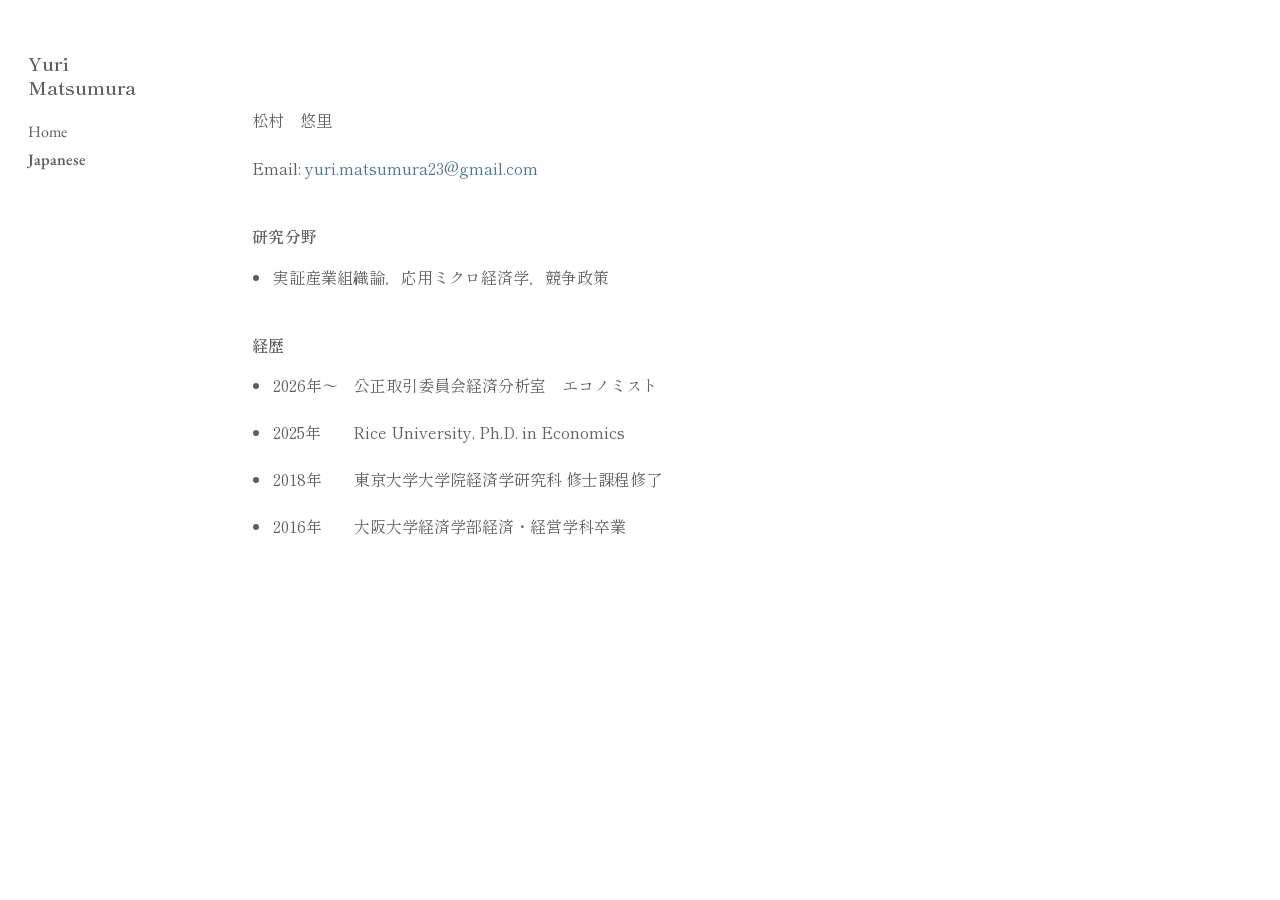
==== japanese/index.html @ 9ca17e4f "update" ====
<!doctype html>
<html lang="ja">
<head>
  <meta charset="utf-8">
  <meta name="viewport" content="width=device-width, initial-scale=1">
  <meta name="description" content="Yuri Matsumura">
  <title>Yuri Matsumura</title>
  <link rel="preconnect" href="https://fonts.googleapis.com">
  <link rel="preconnect" href="https://fonts.gstatic.com" crossorigin>
  <link href="https://fonts.googleapis.com/css2?family=EB+Garamond:ital,wght@0,400;0,500;0,600;1,400;1,500&family=Shippori+Mincho:wght@400;500;600&display=swap" rel="stylesheet">
  <link rel="stylesheet" href="/assets/css/style.css?v=20260627-05">
</head>
<body>
  <aside class="site-sidebar" aria-label="Site navigation">
    <a class="site-name" href="/">Yuri Matsumura</a>
    <nav class="site-nav" aria-label="Primary navigation">
      <a href="/">Home</a>
      <a href="/japanese/" aria-current="page">Japanese</a>
    </nav>
  </aside>

  <main class="container content">
    <p>松村　悠里</p>

    <p>Email: <a href="mailto:yuri.matsumura23@gmail.com">yuri.matsumura23@gmail.com</a></p>

    <section aria-labelledby="fields">
      <h2 id="fields">研究分野</h2>
      <ul>
        <li>実証産業組織論，応用ミクロ経済学，競争政策 </li>
      </ul>
    </section>

    <section aria-labelledby="education">
      <h2 id="education">経歴</h2>
      <ul>
        <li>2026年〜　公正取引委員会経済分析室　エコノミスト</li>
        <li>2025年　　Rice University, Ph.D. in Economics</li>
        <li>2018年　　東京大学大学院経済学研究科 修士課程修了</li>
        <li>2016年　　大阪大学経済学部経済・経営学科卒業</li>
      </ul>
    </section>
  </main>
</body>
</html>
---- assets/css/style.css ----
:root {
  --text: #5f5f5f;
  --muted: #5f5f5f;
  --link: #4f7592;
  --link-hover: #315c7b;

  --sidebar-width: 184px;
  --content-width: 900px;

  --content-top-spacer: 88px;
}

* {
  box-sizing: border-box;
}

html {
  -webkit-text-size-adjust: 100%;
  text-size-adjust: 100%;
}

body {
  margin: 0;
  color: var(--text);
  background: #fff;
  font-family: "EB Garamond", Garamond, "Cormorant Garamond", Baskerville, serif;
  font-size: 12pt;
  font-weight: 400;
  line-height: 2.0;
  text-rendering: optimizeLegibility;
}

html[lang="ja"] body {
  font-family: "Shippori Mincho", "Hiragino Mincho ProN", "Yu Mincho", YuMincho, "Noto Serif JP", serif;
  font-size: 12pt;
  line-height: 2.0;
  text-rendering: optimizeLegibility;
}

.latin,
.site-nav {
  font-family: "EB Garamond", Garamond, "Cormorant Garamond", Baskerville, serif;
}

/* Links in the content use color only: no underlines in any state. */
a {
  color: var(--link);
  text-decoration: none;
}

a:hover,
a:focus-visible {
  color: var(--link-hover);
}

a:focus-visible {
  outline: 1px solid currentColor;
  outline-offset: 3px;
}

.site-sidebar {
  position: fixed;
  inset: 0 auto 0 0;
  width: var(--sidebar-width);
  padding: 52px 28px;
  background: #fff;
}

.site-name {
  display: block;
  color: var(--text);
  font-size: 1.15rem;
  font-weight: 600;
  line-height: 1.3;
}

.site-name:hover,
.site-name:focus-visible {
  color: var(--text);
}

.site-nav {
  display: flex;
  flex-direction: column;
  align-items: flex-start;
  gap: 5px;
  margin-top: 20px;
  font-size: 1rem;
  line-height: 1.45;
}

/* Navigation remains the same color as normal body text. */
.site-nav a,
.site-nav a:hover,
.site-nav a:focus-visible {
  color: var(--text);
  text-decoration: none;
}

.site-nav a:hover {
  opacity: 0.68;
}

.site-nav a[aria-current="page"] {
  font-weight: 600;
}

.content {
  margin-left: calc(var(--sidebar-width) + 68px);
  padding: var(--content-top-spacer) 48px 80px 0;
}

.content-inner {
  width: min(100%, var(--content-width));
}

.introduction {
  margin: 0;
  text-align: justify;
  text-justify: inter-word;
  hyphens: auto;
}

html[lang="ja"] .introduction {
  text-justify: inter-character;
  hyphens: manual;
}

section {
  margin-top: 42px;
}

h2 {
  margin: 0 0 13px;
  color: var(--text);
  font-family: inherit;
  font-size: 1rem;
  font-weight: 600;
  letter-spacing: 0.035em;
  line-height: 1.35;
}

html[lang="ja"] h2 {
  letter-spacing: 0.02em;
}

ul {
  margin: 0;
  padding-left: 1.25em;
}

li {
  margin: 0 0 15px;
  padding-left: 0.08em;
}

li > ul {
  margin-top: 3px;
  padding-left: 1.25em;
  color: var(--muted);
}

li > ul > li {
  margin-bottom: 0;
}

/* Individual paper entries. */
.paper {
  margin-bottom: 23px;
}

/* Only the title is a colored link. */
.paper-title {
  line-height: 1.45;
}

/* Coauthor information follows the title in normal body color. */
.paper-coauthors {
  color: var(--text);
  line-height: 1.45;
}

/* Expandable items such as Abstract and Presentations. */
.paper-disclosure {
  margin: 5px 0 0 0.08em;
  color: var(--text);
  font-size: 0.94em;
  line-height: 1.8;
}



.paper-disclosure summary {
  display: inline-block;
  cursor: pointer;
  color: var(--text);
  list-style: none;
}

.paper-disclosure summary::marker {
  content: "";
}

.paper-disclosure summary::-webkit-details-marker {
  display: none;
}

.paper-disclosure summary::before {
  content: "+";
  display: inline-block;
  width: 1.2em;
  color: var(--text);
}

.paper-disclosure[open] summary::before {
  content: "−";
}

.paper-disclosure summary:hover {
  opacity: 0.68;
}

.paper-disclosure summary:focus-visible {
  outline: 1px solid currentColor;
  outline-offset: 3px;
}

.paper-disclosure p {
  max-width: 52em;
  margin: 8px 0 0;
  color: var(--text);
  text-align: justify;
  text-justify: inter-word;
  hyphens: auto;
}

.presentation-list {
  margin: 8px 0 0;
  padding-left: 1.25em;
  color: var(--text);
}

.presentation-list li {
  margin-bottom: 0;
}

@media (max-width: 760px) {
  .site-sidebar {
    position: static;
    width: auto;
    padding: 28px 28px 0;
  }

  .site-nav {
    margin-top: 12px;
  }

  .content {
    margin-left: 0;
    padding: 72px 28px 58px;
  }
}

@media (max-width: 420px) {
  .site-sidebar {
    padding-inline: 22px;
  }

  .content {
    padding-inline: 22px;
  }
}
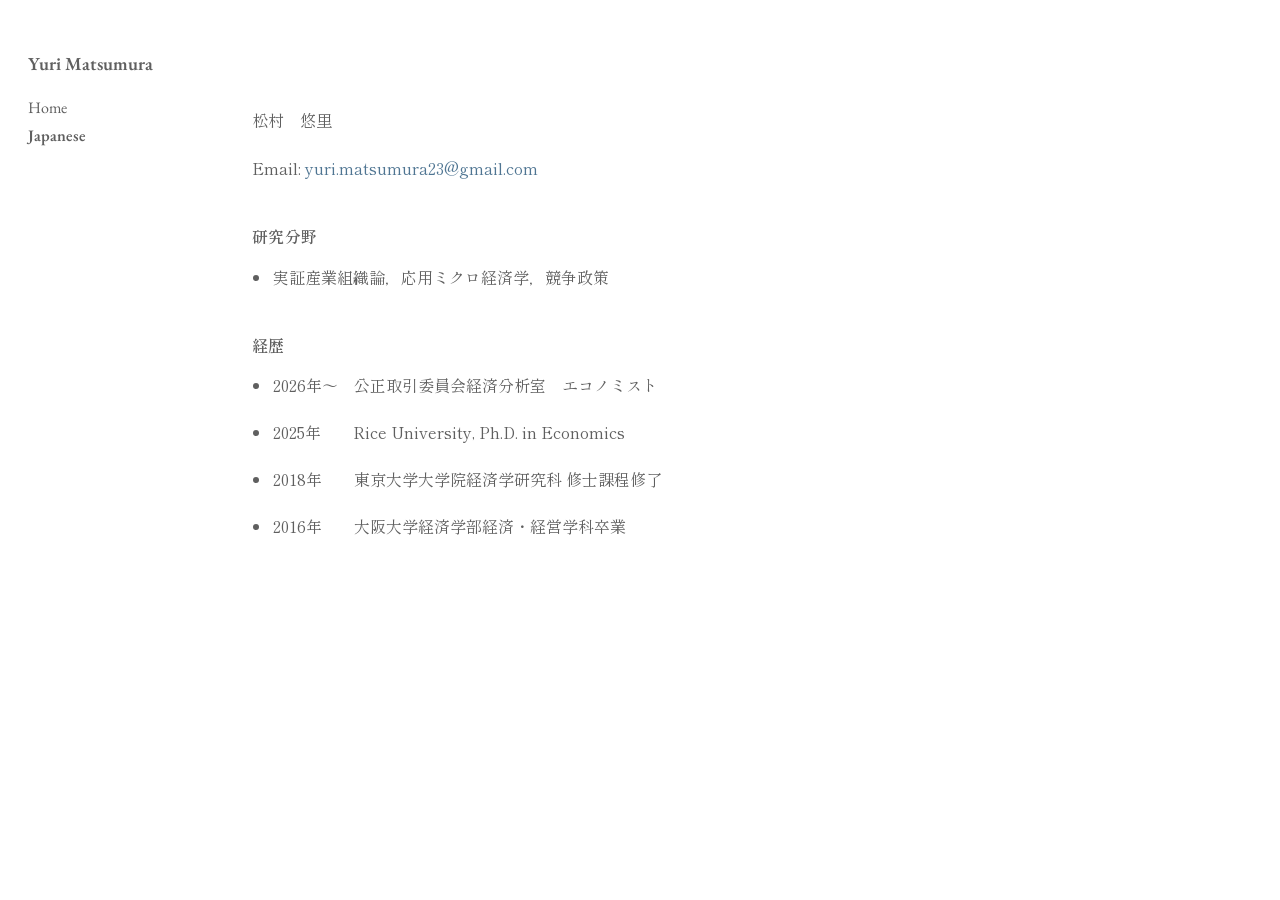
==== commit 23ed695b: "update" ====
--- a/japanese/index.html
+++ b/japanese/index.html
@@ -19,27 +19,34 @@
     </nav>
   </aside>
 
-  <main class="container content">
-    <p>松村　悠里</p>
-
-    <p>Email: <a href="mailto:yuri.matsumura23@gmail.com">yuri.matsumura23@gmail.com</a></p>
-
-    <section aria-labelledby="fields">
-      <h2 id="fields">研究分野</h2>
-      <ul>
-        <li>実証産業組織論，応用ミクロ経済学，競争政策 </li>
-      </ul>
-    </section>
-
-    <section aria-labelledby="education">
-      <h2 id="education">経歴</h2>
-      <ul>
-        <li>2026年〜　公正取引委員会経済分析室　エコノミスト</li>
-        <li>2025年　　Rice University, Ph.D. in Economics</li>
-        <li>2018年　　東京大学大学院経済学研究科 修士課程修了</li>
-        <li>2016年　　大阪大学経済学部経済・経営学科卒業</li>
-      </ul>
-    </section>
+  <main class="content">
+    <div class="content-inner">
+      <p>松村　悠里</p>
+  
+      <p>
+        Email:
+        <a href="mailto:yuri.matsumura23@gmail.com">
+          yuri.matsumura23@gmail.com
+        </a>
+      </p>
+  
+      <section aria-labelledby="fields">
+        <h2 id="fields">研究分野</h2>
+        <ul>
+          <li>実証産業組織論，応用ミクロ経済学，競争政策</li>
+        </ul>
+      </section>
+  
+      <section aria-labelledby="education">
+        <h2 id="education">経歴</h2>
+        <ul>
+          <li>2026年〜　公正取引委員会経済分析室　エコノミスト</li>
+          <li>2025年　　Rice University, Ph.D. in Economics</li>
+          <li>2018年　　東京大学大学院経済学研究科 修士課程修了</li>
+          <li>2016年　　大阪大学経済学部経済・経営学科卒業</li>
+        </ul>
+      </section>
+    </div>
   </main>
 </body>
 </html>
--- a/assets/css/style.css
+++ b/assets/css/style.css
@@ -38,6 +38,7 @@
 }
 
 .latin,
+.site-name,
 .site-nav {
   font-family: "EB Garamond", Garamond, "Cormorant Garamond", Baskerville, serif;
 }
